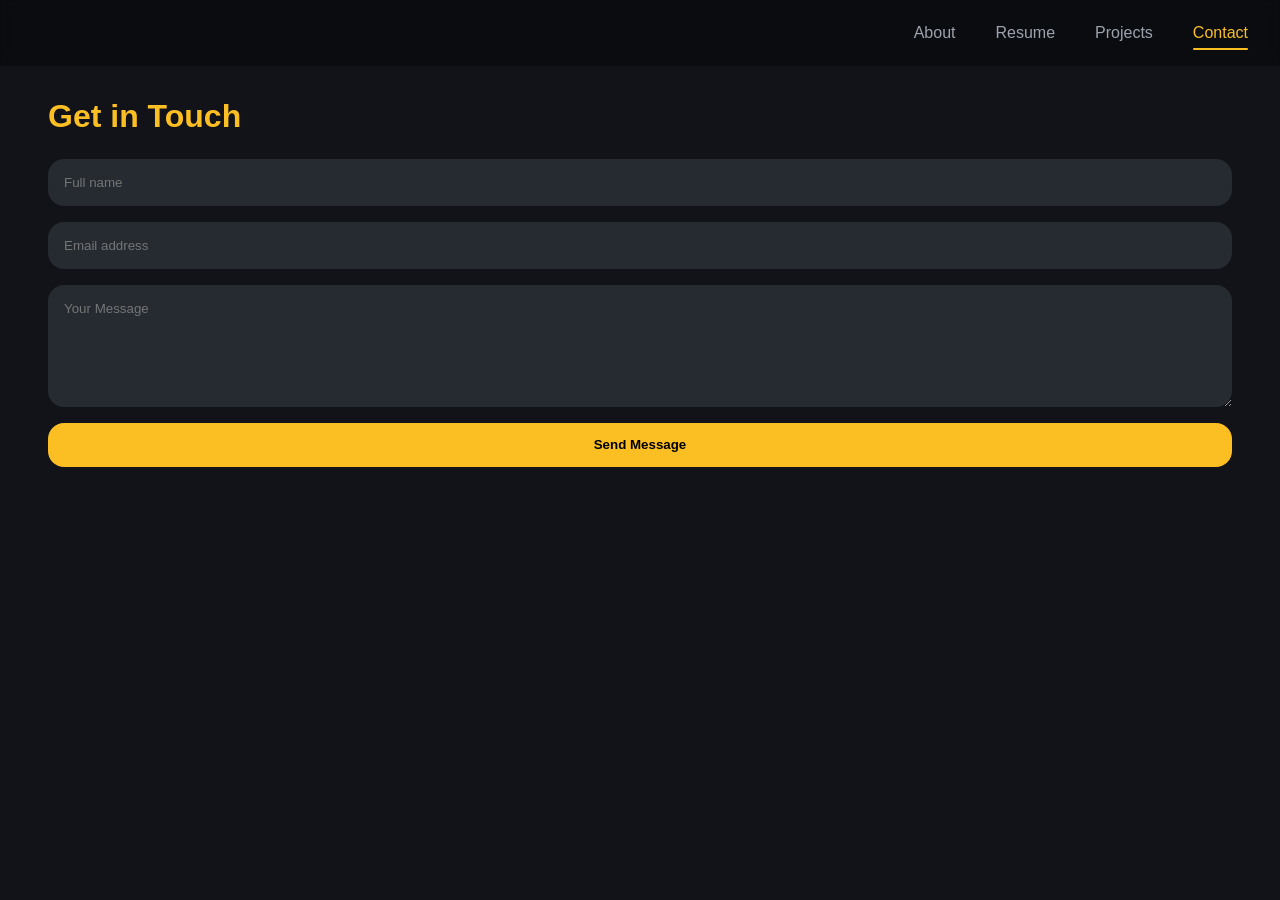
==== contact.html @ bf910b25 "Add files via upload" ====
<!DOCTYPE html>
<html lang="en">
<head>
  <meta charset="UTF-8" />
  <meta name="viewport" content="width=device-width, initial-scale=1.0" />
  <title>Srinija · Contact</title>
  <link rel="stylesheet" href="styles.css" />
</head>
<body>
  <!-- sidebar identical -->

  <main>
    <header>
      <nav>
        <a href="index.html">About</a>
        <a href="resume.html">Resume</a>
        <a href="projects.html">Projects</a>
        <a class="active" href="contact.html">Contact</a>
      </nav>
    </header>

    <section>
      <h2>Get in Touch</h2>

      <form action="https://api.web3forms.com/submit" method="POST" name="contact" netlify>
         <input type="hidden" name="access_key" value="89e299b2-4e06-408c-b3db-bad36f207585">
        <input type="text" name="name" placeholder="Full name" required>
        <input type="email" name="email" placeholder="Email address" required>
        <textarea name="message" rows="6" placeholder="Your Message" required></textarea>
        <button type="submit">Send Message</button>
      </form>
    </section>
  </main>
</body>
</html>
---- styles.css ----
:root{
  --bg-dark:#111318;
  --bg-light:#1a1d23;
  --accent:#fbbf24;
  --text:#ececec;
  --text-muted:#9ca3af;
  --radius:16px;
  --sidebar-w:260px;
  --transition: .35s cubic-bezier(.25,.8,.25,1);
  font-size:16px;
}

*{margin:0;padding:0;box-sizing:border-box;font-family:Inter,Arial, sans-serif;}
body{
  display:flex; min-height:100vh; background:var(--bg-dark); color:var(--text);
}

/* ====== SIDEBAR ====== */
aside{
  width:var(--sidebar-w);
  background:var(--bg-light);
  padding:2rem 1.5rem;
  display:flex; flex-direction:column; align-items:center;
  gap:1rem;
  animation:slideLeft .8s ease-out both;
}
aside img{width:100%;border-radius:var(--radius);}
aside h1{font-size:1.25rem;text-align:center;}
aside small{display:block;margin-top:-.25rem;color:var(--accent);}
aside .info{font-size:.85rem;text-align:center;color:var(--text-muted);}
aside .links{display:flex;gap:.75rem;margin-top:1rem;}
aside .links a{color:var(--text-muted);transition:var(--transition);}
aside .links a:hover{color:var(--accent);}

/* ====== MAIN CONTENT WRAPPER ====== */
main{
  flex:1; display:flex; flex-direction:column;
}
header{
  display:flex; justify-content:flex-end; align-items:center;
  padding:1.5rem 2rem; background:rgba(0,0,0,.35); backdrop-filter:blur(6px);
}
nav{display:flex;gap:2.5rem;}
nav a{
  position:relative; text-decoration:none; color:var(--text-muted);
  font-weight:500; transition:var(--transition);
}
nav a:hover,nav a.active{color:var(--accent);}
nav a.active::after,nav a:hover::after{
  content:''; position:absolute; bottom:-8px; left:0; width:100%; height:2px;
  background:var(--accent); border-radius:1px;
  animation:grow .4s ease-out forwards;
}

/* ====== PAGE SECTIONS ====== */
section{
  padding:2rem 3rem; flex:1; overflow-y:auto;
  animation:fadeUp .8s ease-out both;
}
section h2{font-size:2rem;margin-bottom:1.5rem;color:var(--accent);}
.card-grid{display:grid;grid-template-columns:repeat(auto-fit,minmax(280px,1fr));gap:2rem;}
.card{
  background:var(--bg-light); padding:1.5rem;border-radius:var(--radius);
  box-shadow:0 0 0 rgba(0,0,0,0); transition:transform .3s, box-shadow .3s;
}
.card:hover{transform:translateY(-6px);box-shadow:0 8px 20px rgba(0,0,0,.45);}
.card img{width:100%;border-radius:var(--radius);margin-bottom:1rem;}
.card h3{margin-bottom:.5rem;font-size:1.1rem;}

/* ====== CONTACT FORM ====== */
form{display:grid;gap:1rem;}
input,textarea{
  padding:1rem;border:none;border-radius:var(--radius);
  background:#262a31;color:var(--text);resize:vertical;
}
button{
  background:var(--accent);color:#000;padding:.9rem 2rem;
  font-weight:600;border:none;border-radius:var(--radius);cursor:pointer;
  transition:var(--transition);
}
button:hover{filter:brightness(1.1);}

/* ====== MEDIA (MOBILE) ====== */
@media (max-width:800px){
  body{flex-direction:column;}
  aside{width:100%;flex-direction:column;justify-content:flex-start;gap:1.25rem;}
  aside .links{margin-left:auto;}
  header{justify-content:center;}
  nav{gap:1.25rem;}
}

/* ====== KEYFRAMES ====== */
@keyframes fadeUp{from{opacity:0;transform:translateY(20px);}to{opacity:1;transform:none;}}
@keyframes slideLeft{from{opacity:0;transform:translateX(-20px);}to{opacity:1;transform:none;}}
@keyframes grow{from{transform:scaleX(0);}to{transform:scaleX(1);} }
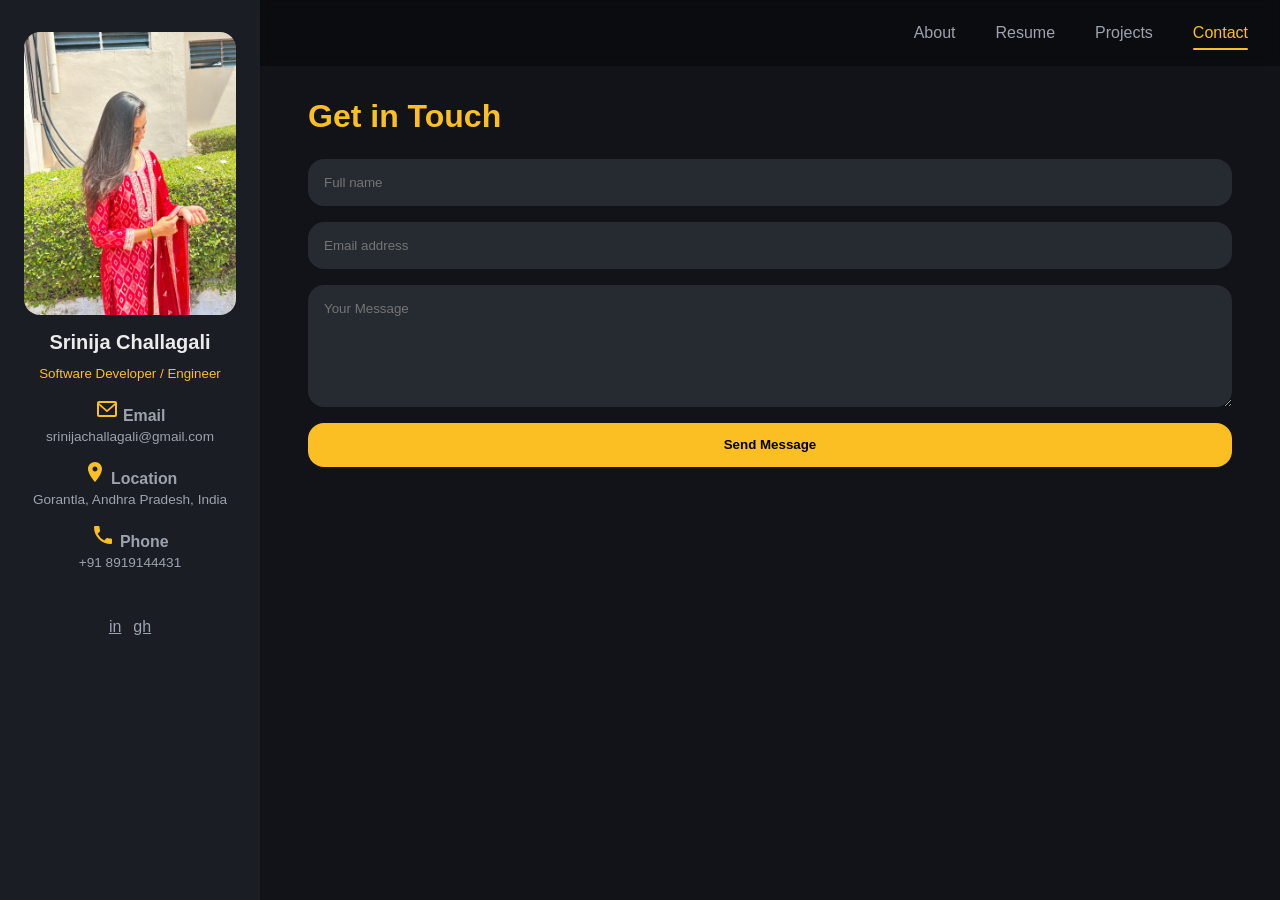
==== commit caf2855d: "Update resume, fix page layout and clean up assets" ====
--- a/contact.html
+++ b/contact.html
@@ -7,7 +7,26 @@
   <link rel="stylesheet" href="styles.css" />
 </head>
 <body>
-  <!-- sidebar identical -->
+  <aside>
+    <img src="Srinija portfolio pic.jpeg" alt="Srinija Challagali">
+    <h1>Srinija Challagali</h1>
+    <small>Software Developer / Engineer</small>
+    <div class="info">
+      <h3><svg xmlns="http://www.w3.org/2000/svg" width="24" height="24" fill="#fbbf24" viewBox="0 0 24 24"><path d="M20 4H4a2 2 0 00-2 2v12a2 2 0 002 2h16a2 2 0 002-2V6a2 2 0 00-2-2zm0 2v.01L12 13 4 6.01V6h16zM4 18V8.2l7.38 6.63a1 1 0 001.24 0L20 8.2V18H4z"/></svg>
+        Email</h3>
+      <p>srinijachallagali@gmail.com</p>
+      <h3><svg xmlns="http://www.w3.org/2000/svg" width="24" height="24" fill="#fbbf24" viewBox="0 0 24 24"><path d="M12 2C8.13 2 5 5.13 5 9c0 5.25 7 13 7 13s7-7.75 7-13c0-3.87-3.13-7-7-7zm0 9.5c-1.38 0-2.5-1.12-2.5-2.5S10.62 6.5 12 6.5s2.5 1.12 2.5 2.5S13.38 11.5 12 11.5z"/></svg>
+        Location</h3>
+      <p>Gorantla, Andhra Pradesh, India</p>
+      <h3><svg xmlns="http://www.w3.org/2000/svg" width="24" height="24" fill="#fbbf24" viewBox="0 0 24 24"><path d="M6.62 10.79a15.053 15.053 0 006.59 6.59l2.2-2.2a1 1 0 011.05-.24c1.12.37 2.33.57 3.54.57a1 1 0 011 1v3.5a1 1 0 01-1 1C10.4 21 3 13.6 3 4a1 1 0 011-1h3.5a1 1 0 011 1c0 1.21.2 2.42.57 3.54a1 1 0 01-.24 1.05l-2.2 2.2z"/></svg>
+        Phone</h3>
+      <p>+91 8919144431</p>
+    </div>
+    <div class="links">
+      <a href="https://www.linkedin.com/in/srinijachallagali/" target="_blank" aria-label="LinkedIn">in</a>
+      <a href="https://github.com/SrinijaChallagali" target="_blank" aria-label="GitHub">gh</a>
+    </div>
+  </aside>
 
   <main>
     <header>
@@ -22,7 +41,7 @@
     <section>
       <h2>Get in Touch</h2>
 
-      <form action="https://api.web3forms.com/submit" method="POST" name="contact" netlify>
+      <form action="https://api.web3forms.com/submit" method="POST" name="contact">
          <input type="hidden" name="access_key" value="89e299b2-4e06-408c-b3db-bad36f207585">
         <input type="text" name="name" placeholder="Full name" required>
         <input type="email" name="email" placeholder="Email address" required>
--- a/styles.css
+++ b/styles.css
@@ -29,6 +29,7 @@
 aside h1{font-size:1.25rem;text-align:center;}
 aside small{display:block;margin-top:-.25rem;color:var(--accent);}
 aside .info{font-size:.85rem;text-align:center;color:var(--text-muted);}
+aside .info p{margin:.25rem 0 1rem;word-break:break-word;}
 aside .links{display:flex;gap:.75rem;margin-top:1rem;}
 aside .links a{color:var(--text-muted);transition:var(--transition);}
 aside .links a:hover{color:var(--accent);}
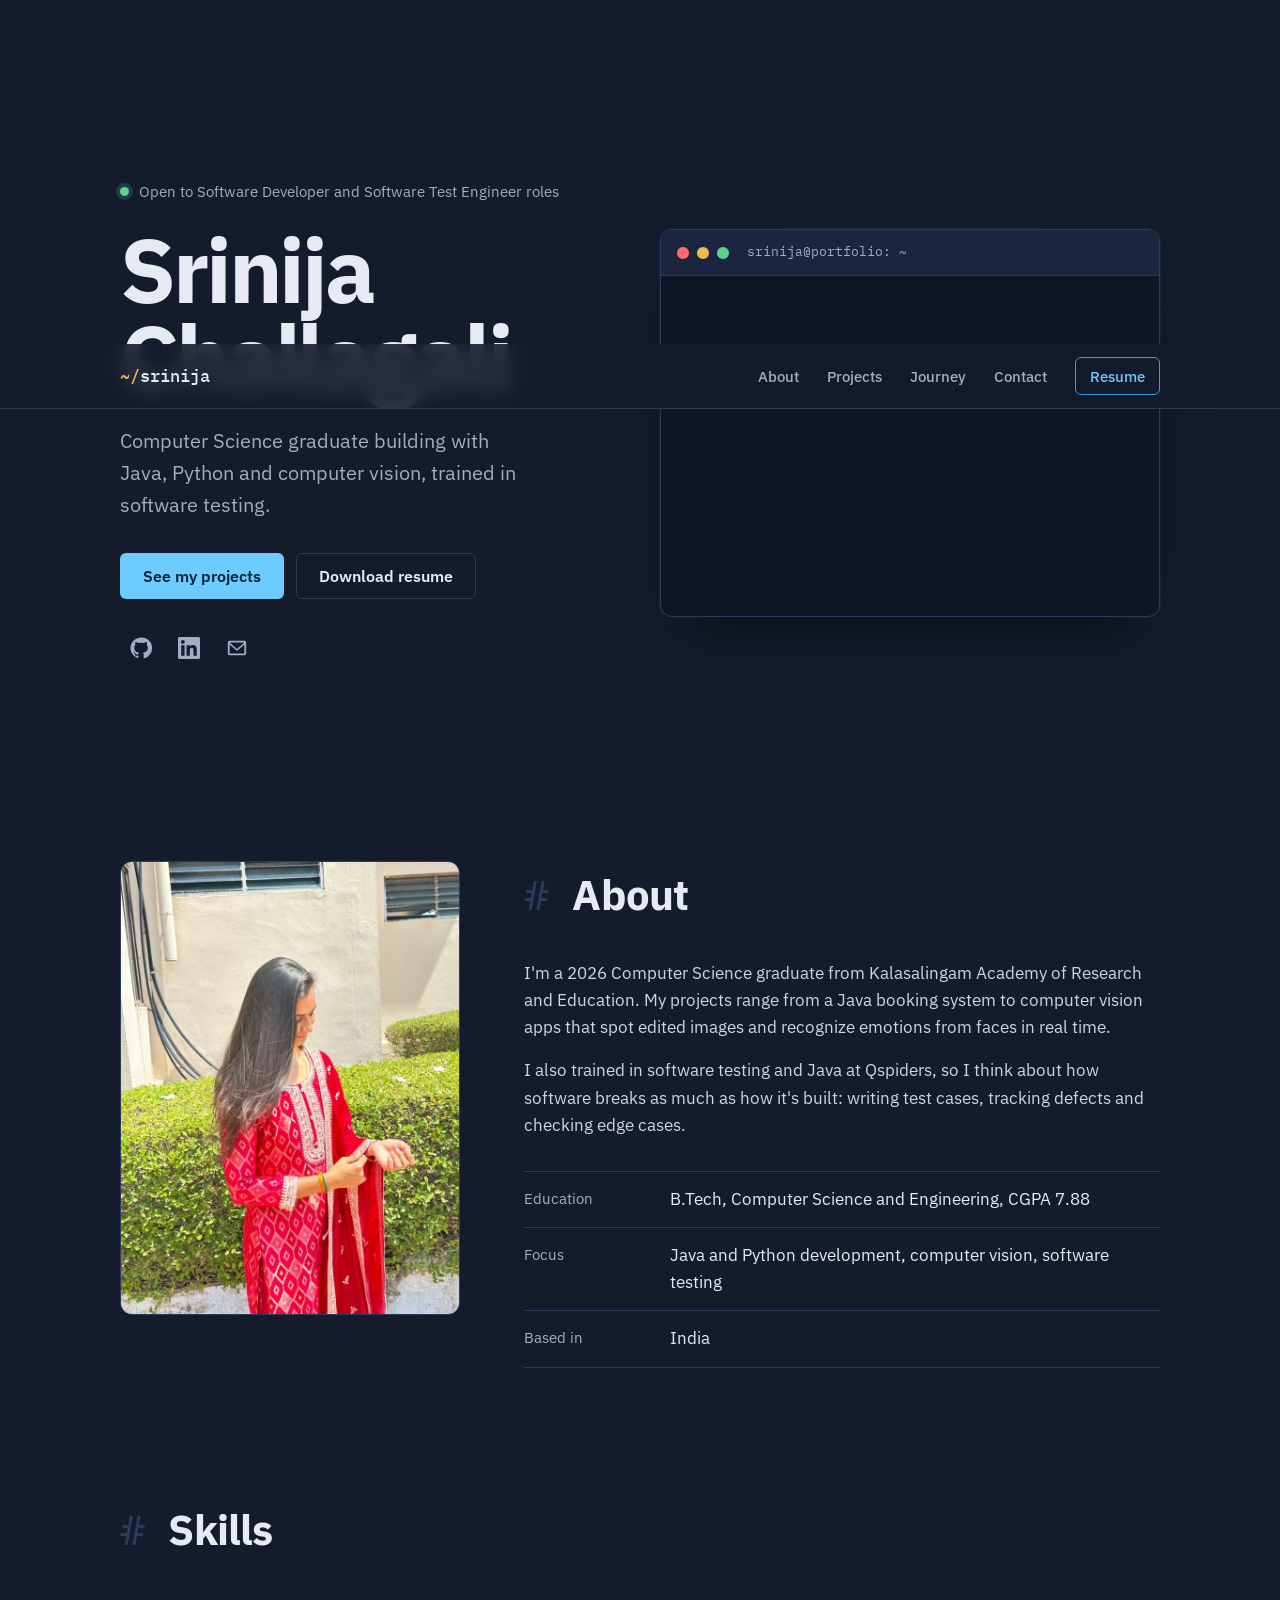
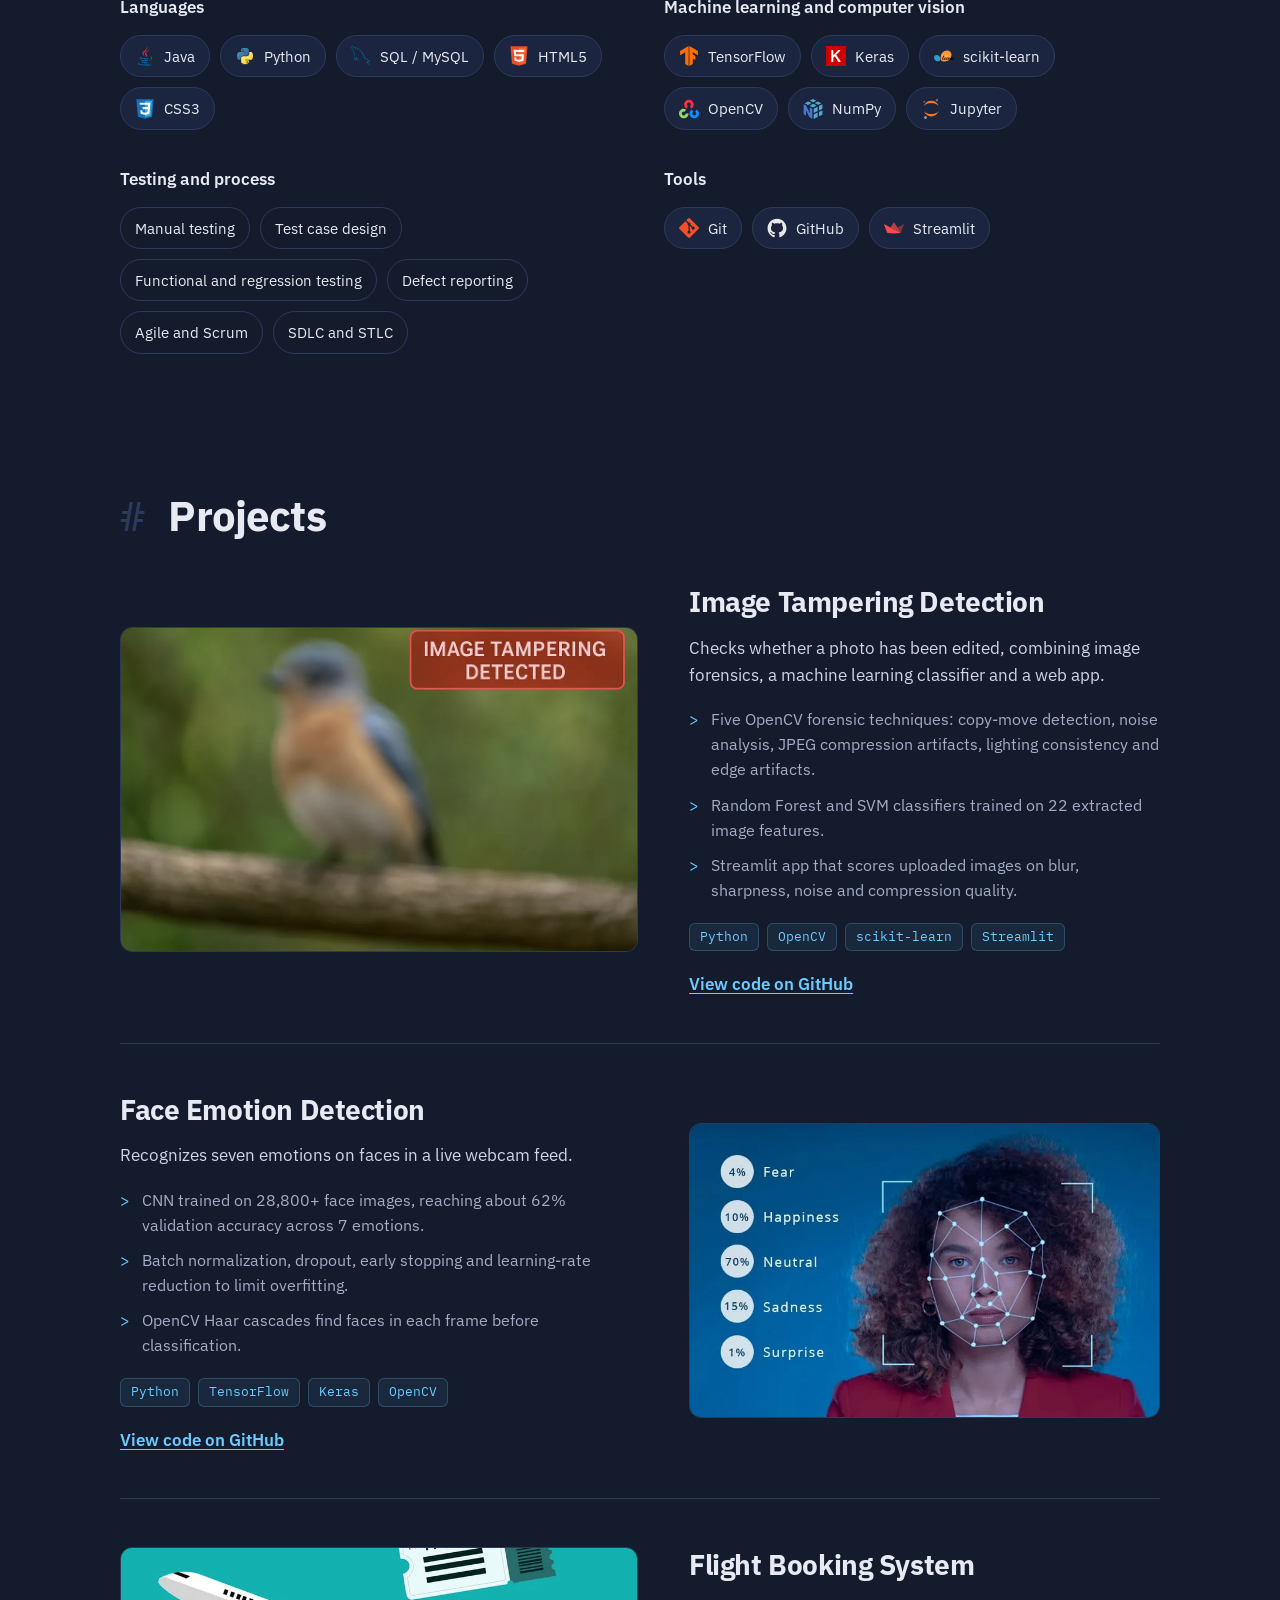
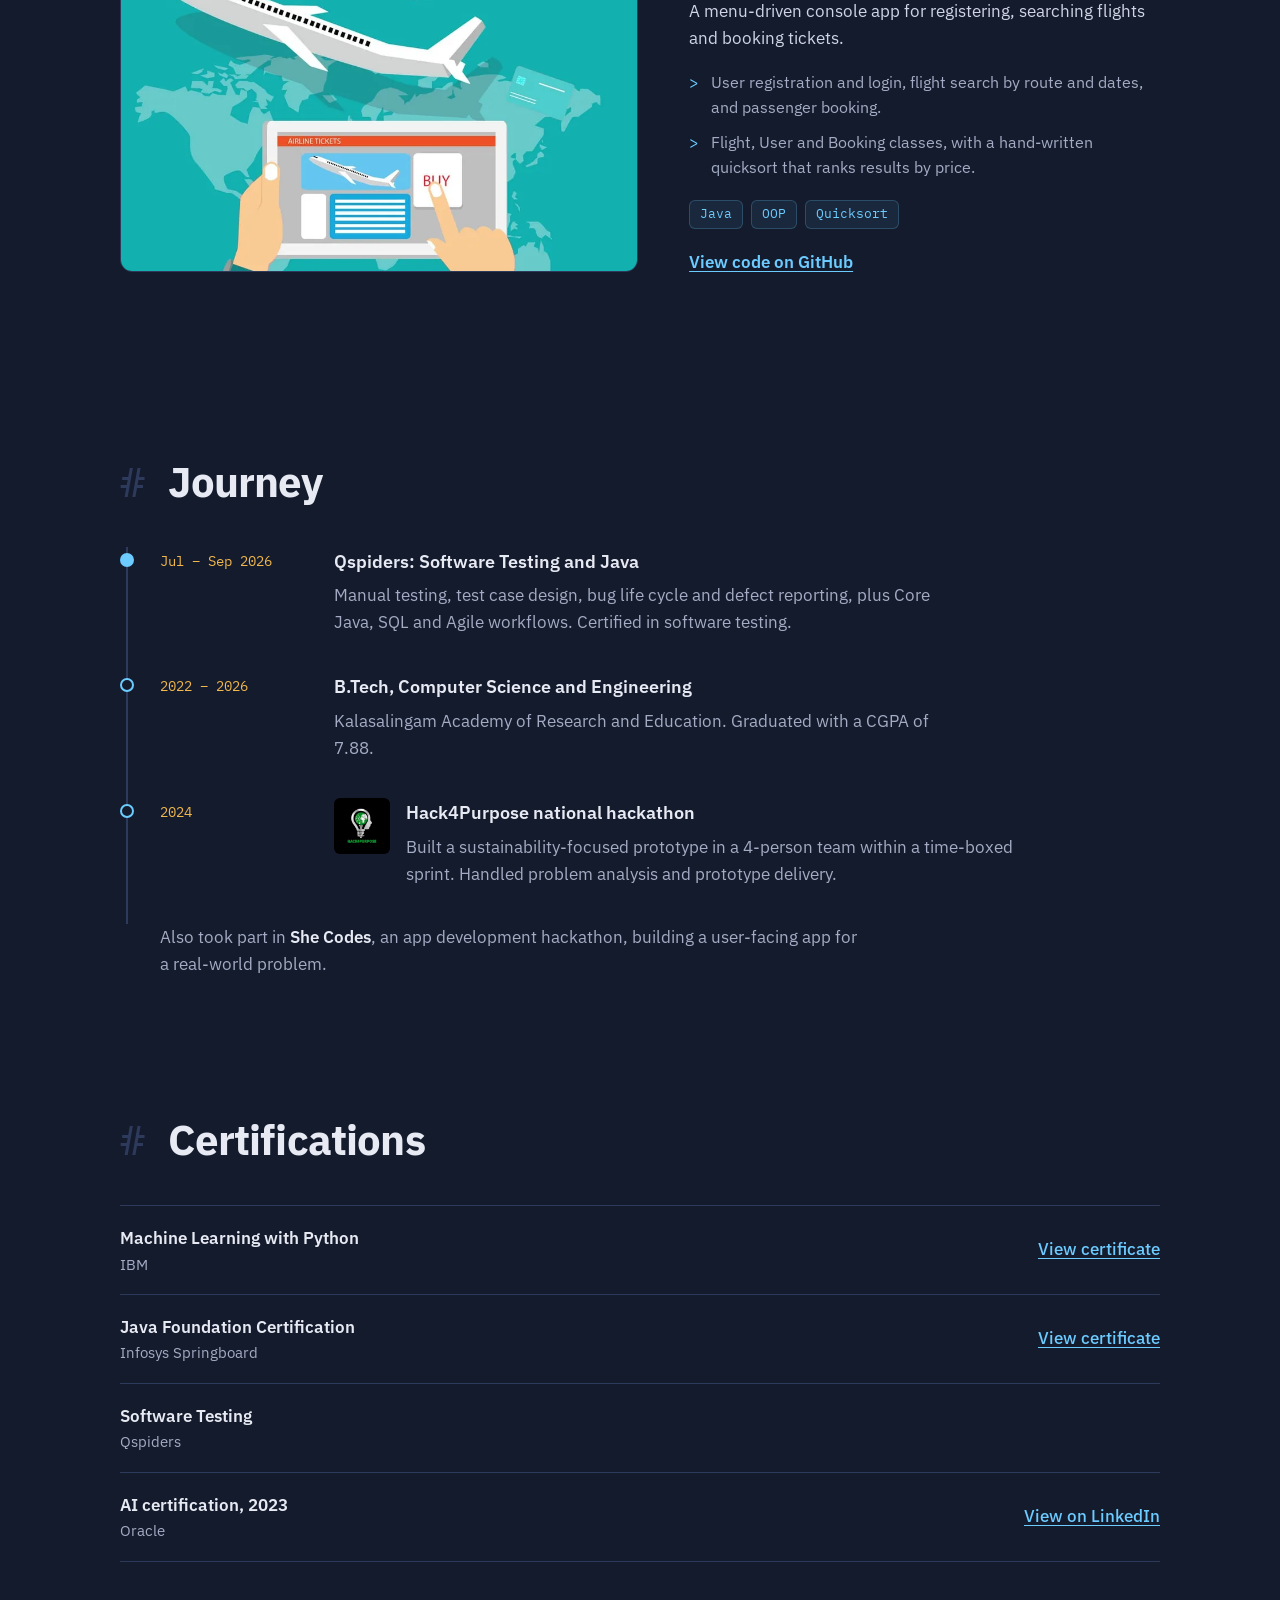
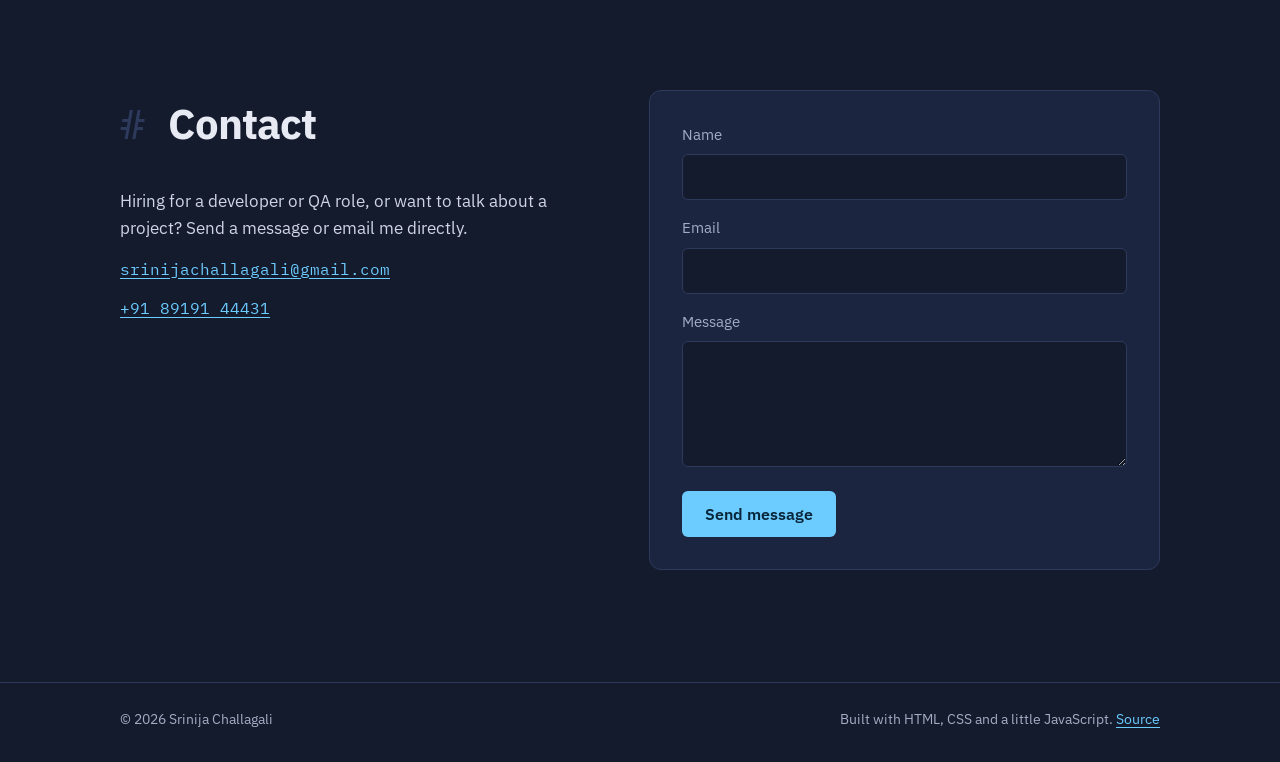
==== commit 8849d22d: "Redesign portfolio as a single-page developer site" ====
--- a/contact.html
+++ b/contact.html
@@ -2,53 +2,11 @@
 <html lang="en">
 <head>
   <meta charset="UTF-8" />
-  <meta name="viewport" content="width=device-width, initial-scale=1.0" />
-  <title>Srinija · Contact</title>
-  <link rel="stylesheet" href="styles.css" />
+  <title>Srinija Challagali</title>
+  <meta http-equiv="refresh" content="0; url=index.html#contact" />
+  <link rel="canonical" href="index.html#contact" />
 </head>
 <body>
-  <aside>
-    <img src="Srinija portfolio pic.jpeg" alt="Srinija Challagali">
-    <h1>Srinija Challagali</h1>
-    <small>Software Developer / Engineer</small>
-    <div class="info">
-      <h3><svg xmlns="http://www.w3.org/2000/svg" width="24" height="24" fill="#fbbf24" viewBox="0 0 24 24"><path d="M20 4H4a2 2 0 00-2 2v12a2 2 0 002 2h16a2 2 0 002-2V6a2 2 0 00-2-2zm0 2v.01L12 13 4 6.01V6h16zM4 18V8.2l7.38 6.63a1 1 0 001.24 0L20 8.2V18H4z"/></svg>
-        Email</h3>
-      <p>srinijachallagali@gmail.com</p>
-      <h3><svg xmlns="http://www.w3.org/2000/svg" width="24" height="24" fill="#fbbf24" viewBox="0 0 24 24"><path d="M12 2C8.13 2 5 5.13 5 9c0 5.25 7 13 7 13s7-7.75 7-13c0-3.87-3.13-7-7-7zm0 9.5c-1.38 0-2.5-1.12-2.5-2.5S10.62 6.5 12 6.5s2.5 1.12 2.5 2.5S13.38 11.5 12 11.5z"/></svg>
-        Location</h3>
-      <p>Gorantla, Andhra Pradesh, India</p>
-      <h3><svg xmlns="http://www.w3.org/2000/svg" width="24" height="24" fill="#fbbf24" viewBox="0 0 24 24"><path d="M6.62 10.79a15.053 15.053 0 006.59 6.59l2.2-2.2a1 1 0 011.05-.24c1.12.37 2.33.57 3.54.57a1 1 0 011 1v3.5a1 1 0 01-1 1C10.4 21 3 13.6 3 4a1 1 0 011-1h3.5a1 1 0 011 1c0 1.21.2 2.42.57 3.54a1 1 0 01-.24 1.05l-2.2 2.2z"/></svg>
-        Phone</h3>
-      <p>+91 8919144431</p>
-    </div>
-    <div class="links">
-      <a href="https://www.linkedin.com/in/srinijachallagali/" target="_blank" aria-label="LinkedIn">in</a>
-      <a href="https://github.com/SrinijaChallagali" target="_blank" aria-label="GitHub">gh</a>
-    </div>
-  </aside>
-
-  <main>
-    <header>
-      <nav>
-        <a href="index.html">About</a>
-        <a href="resume.html">Resume</a>
-        <a href="projects.html">Projects</a>
-        <a class="active" href="contact.html">Contact</a>
-      </nav>
-    </header>
-
-    <section>
-      <h2>Get in Touch</h2>
-
-      <form action="https://api.web3forms.com/submit" method="POST" name="contact">
-         <input type="hidden" name="access_key" value="89e299b2-4e06-408c-b3db-bad36f207585">
-        <input type="text" name="name" placeholder="Full name" required>
-        <input type="email" name="email" placeholder="Email address" required>
-        <textarea name="message" rows="6" placeholder="Your Message" required></textarea>
-        <button type="submit">Send Message</button>
-      </form>
-    </section>
-  </main>
+  <p>This page has moved. <a href="index.html#contact">Continue to the portfolio</a>.</p>
 </body>
-</html>+</html>
